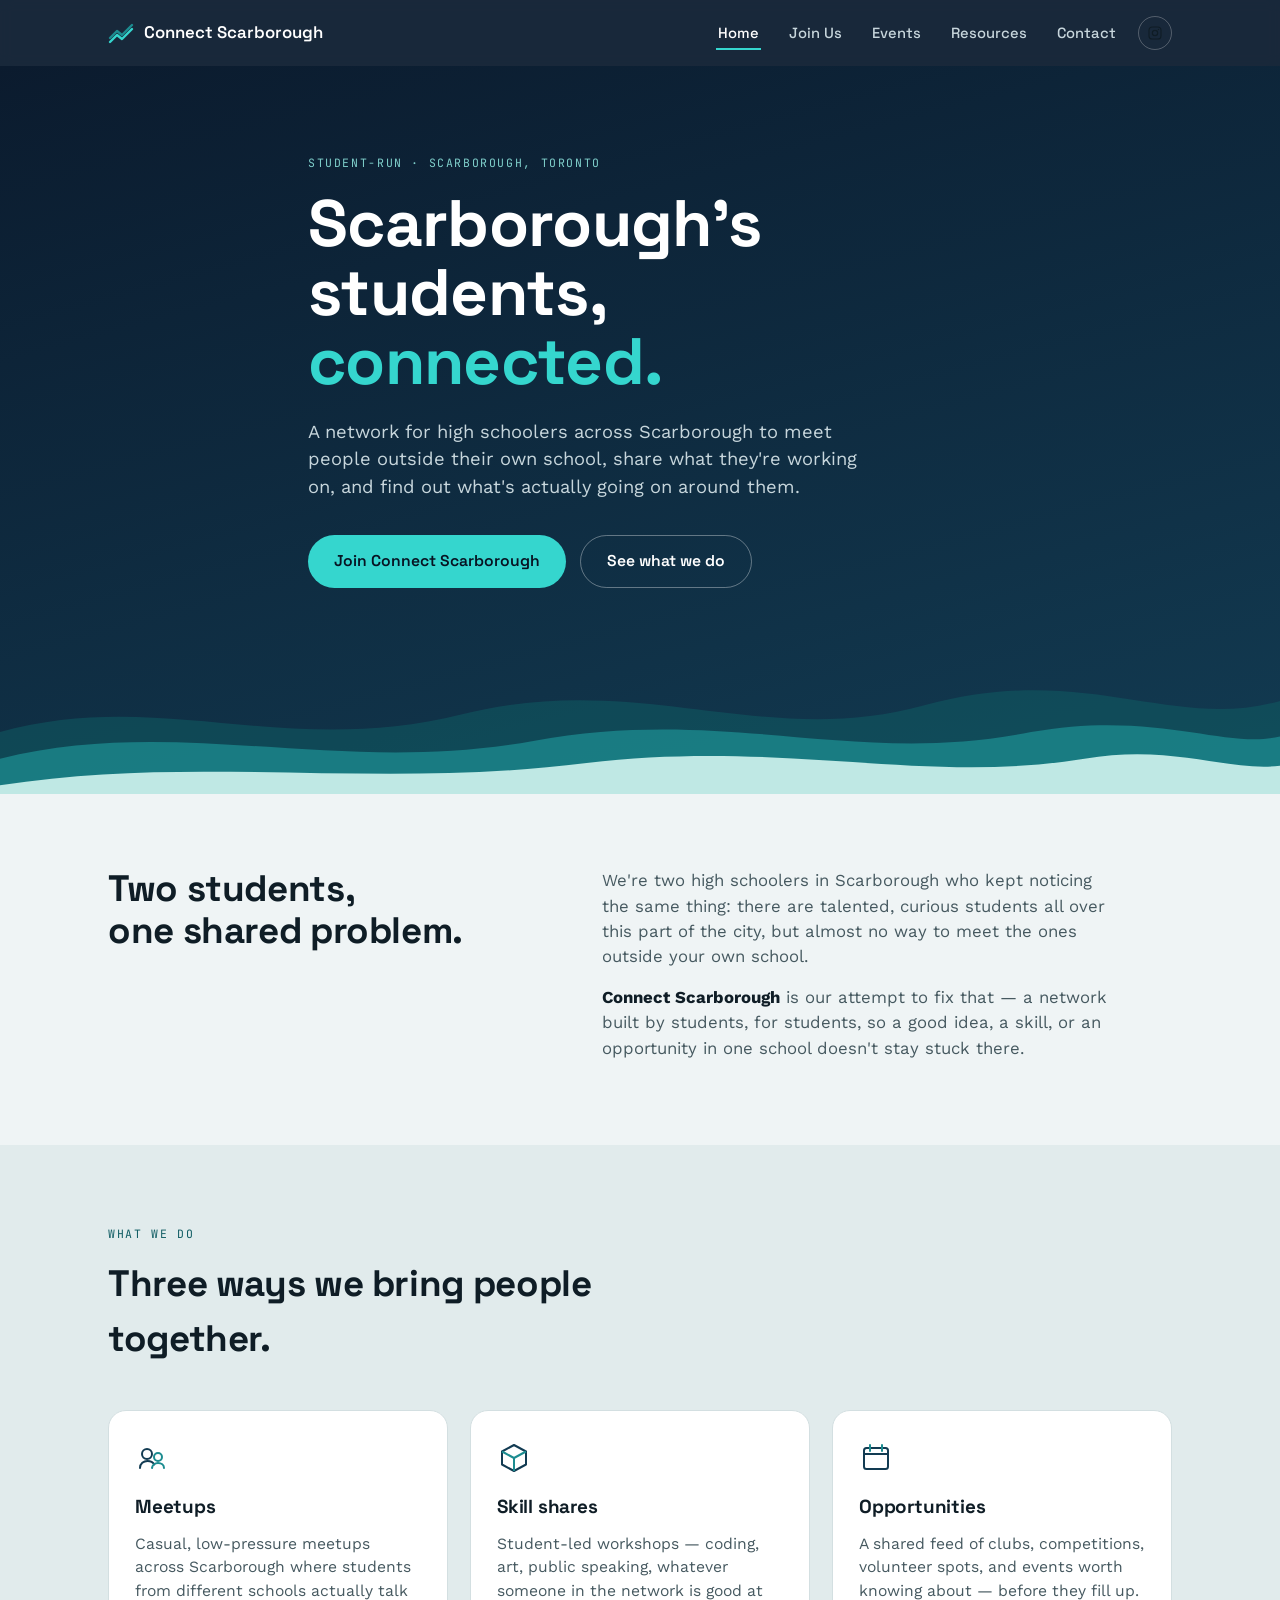
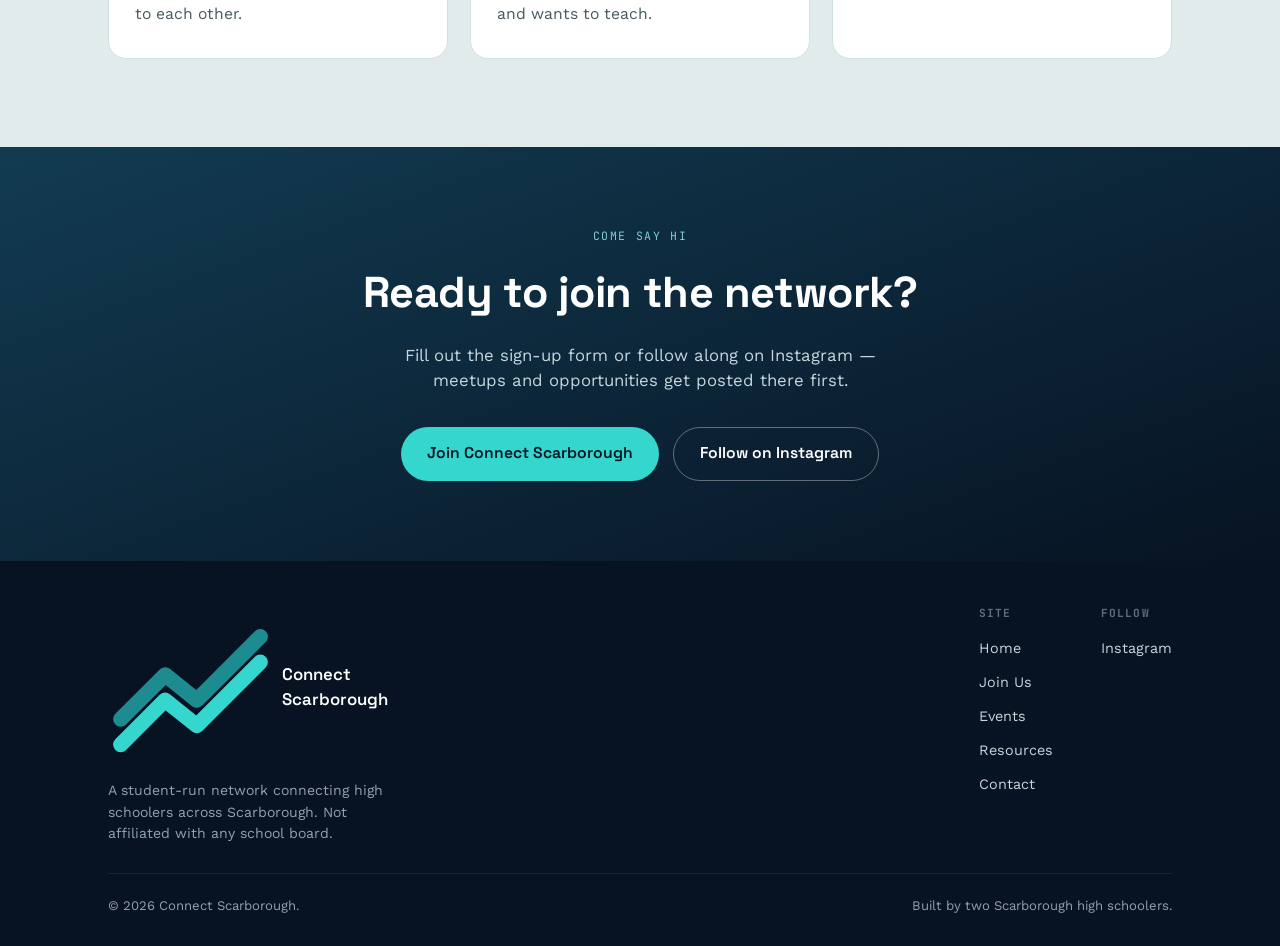
==== index.html @ ddb7c61f "Add files via upload" ====
<!DOCTYPE html>
<html lang="en">
<head>
<meta charset="UTF-8">
<meta name="viewport" content="width=device-width, initial-scale=1.0">
<title>Connect Scarborough — A network for Scarborough high schoolers</title>
<meta name="description" content="A student-run network connecting high schoolers across Scarborough through meetups, skill shares, and shared opportunities.">
<link rel="preconnect" href="https://fonts.googleapis.com">
<link rel="preconnect" href="https://fonts.gstatic.com" crossorigin>
<link href="https://fonts.googleapis.com/css2?family=Space+Grotesk:wght@400;500;600;700&family=Work+Sans:wght@400;500;600&family=JetBrains+Mono:wght@400;500&display=swap" rel="stylesheet">
<link rel="stylesheet" href="styles.css">
</head>
<body>

<header>
  <nav class="wrap">
    <a class="logo" href="index.html">
      <svg viewBox="0 0 26 26" fill="none" xmlns="http://www.w3.org/2000/svg">
        <path d="M2 18L9 11L14 15L24 5" stroke="#1C8C90" stroke-width="2.4" stroke-linecap="round" stroke-linejoin="round"/>
        <path d="M2 22L9 15L14 19L24 9" stroke="#35D6CE" stroke-width="2.4" stroke-linecap="round" stroke-linejoin="round"/>
      </svg>
      Connect Scarborough
    </a>
    <button class="nav-toggle" aria-label="Toggle menu" aria-expanded="false">
      <svg viewBox="0 0 24 24" fill="none" xmlns="http://www.w3.org/2000/svg"><path d="M3 6h18M3 12h18M3 18h18" stroke="currentColor" stroke-width="2" stroke-linecap="round"/></svg>
    </button>
    <ul class="nav-links">
      <li><a href="index.html" class="active">Home</a></li>
      <li><a href="join.html">Join Us</a></li>
      <li><a href="events.html">Events</a></li>
      <li><a href="resources.html">Resources</a></li>
      <li><a href="contact.html">Contact</a></li>
    </ul>
    <div class="nav-social">
      <a href="https://instagram.com/connectscarborough" target="_blank" rel="noopener" aria-label="Connect Scarborough on Instagram">
        <svg viewBox="0 0 24 24" fill="none" xmlns="http://www.w3.org/2000/svg"><rect x="3" y="3" width="18" height="18" rx="5" stroke="currentColor" stroke-width="1.8"/><circle cx="12" cy="12" r="4" stroke="currentColor" stroke-width="1.8"/><circle cx="17.2" cy="6.8" r="1.1" fill="currentColor"/></svg>
      </a>
    </div>
  </nav>
</header>

<section class="hero">
  <div class="wrap hero-inner">
    <p class="eyebrow" style="color:#7FCFCB;">Student-run · Scarborough, Toronto</p>
    <h1>Scarborough's students, <span class="accent">connected.</span></h1>
    <p class="lede">A network for high schoolers across Scarborough to meet people outside their own school, share what they're working on, and find out what's actually going on around them.</p>
    <div class="hero-ctas">
      <a class="btn btn-primary" href="join.html">Join Connect Scarborough</a>
      <a class="btn btn-ghost" href="#offer">See what we do</a>
    </div>
  </div>
  <svg class="shoreline" viewBox="0 0 1440 160" preserveAspectRatio="none" xmlns="http://www.w3.org/2000/svg" role="presentation" aria-hidden="true">
    <path d="M0,90 C180,40 320,120 520,70 C720,20 860,110 1040,60 C1220,10 1320,90 1440,55 L1440,160 L0,160 Z" fill="#0F5C63" opacity="0.55"/>
    <path d="M0,120 C200,70 380,140 600,100 C820,60 960,130 1160,90 C1300,65 1380,110 1440,95 L1440,160 L0,160 Z" fill="#1C8C90" opacity="0.75"/>
    <path d="M0,150 C220,115 420,155 660,125 C880,98 1040,150 1220,120 C1320,103 1380,135 1440,128 L1440,160 L0,160 Z" fill="#BFE8E4"/>
  </svg>
</section>

<section class="about">
  <div class="wrap">
    <h2>Two students,<br>one shared problem.</h2>
    <div class="about-copy">
      <p>We're two high schoolers in Scarborough who kept noticing the same thing: there are talented, curious students all over this part of the city, but almost no way to meet the ones outside your own school.</p>
      <p><strong>Connect Scarborough</strong> is our attempt to fix that — a network built by students, for students, so a good idea, a skill, or an opportunity in one school doesn't stay stuck there.</p>
    </div>
  </div>
</section>

<section class="section-block alt" id="offer">
  <div class="wrap">
    <div class="section-head">
      <p class="eyebrow">What we do</p>
      <h2>Three ways we bring people together.</h2>
    </div>
    <div class="cards">
      <div class="card">
        <svg viewBox="0 0 34 34" fill="none" xmlns="http://www.w3.org/2000/svg"><circle cx="12" cy="13" r="5" stroke="#123B52" stroke-width="2"/><circle cx="23" cy="16" r="4" stroke="#1C8C90" stroke-width="2"/><path d="M5 27c0-4.4 3.6-7 7.5-7 3 0 5.5 1.2 6.8 3.4" stroke="#123B52" stroke-width="2" stroke-linecap="round"/><path d="M17 27c.4-3 3-5 6-5 3.3 0 6 2 6 5" stroke="#1C8C90" stroke-width="2" stroke-linecap="round"/></svg>
        <h3>Meetups</h3>
        <p>Casual, low-pressure meetups across Scarborough where students from different schools actually talk to each other.</p>
      </div>
      <div class="card">
        <svg viewBox="0 0 34 34" fill="none" xmlns="http://www.w3.org/2000/svg"><path d="M17 4L29 10.5V23.5L17 30L5 23.5V10.5L17 4Z" stroke="#123B52" stroke-width="2" stroke-linejoin="round"/><path d="M17 17L29 10.5M17 17L5 10.5M17 17V30" stroke="#1C8C90" stroke-width="2" stroke-linejoin="round"/></svg>
        <h3>Skill shares</h3>
        <p>Student-led workshops — coding, art, public speaking, whatever someone in the network is good at and wants to teach.</p>
      </div>
      <div class="card">
        <svg viewBox="0 0 34 34" fill="none" xmlns="http://www.w3.org/2000/svg"><rect x="5" y="7" width="24" height="21" rx="2.5" stroke="#123B52" stroke-width="2"/><path d="M5 13h24" stroke="#123B52" stroke-width="2"/><path d="M11 4v6M23 4v6" stroke="#1C8C90" stroke-width="2" stroke-linecap="round"/></svg>
        <h3>Opportunities</h3>
        <p>A shared feed of clubs, competitions, volunteer spots, and events worth knowing about — before they fill up.</p>
      </div>
    </div>
  </div>
</section>

<section class="join-band">
  <div class="wrap">
    <p class="eyebrow" style="color:#7FCFCB;">Come say hi</p>
    <h2>Ready to join the network?</h2>
    <p class="lede">Fill out the sign-up form or follow along on Instagram — meetups and opportunities get posted there first.</p>
    <div class="join-band-btns">
      <a class="btn btn-primary" href="join.html">Join Connect Scarborough</a>
      <a class="btn btn-ghost" href="https://instagram.com/connectscarborough" target="_blank" rel="noopener">Follow on Instagram</a>
    </div>
  </div>
</section>

<footer>
  <div class="wrap">
    <div class="footer-top">
      <div class="footer-brand">
        <div class="fname">
          <svg viewBox="0 0 26 26" fill="none" xmlns="http://www.w3.org/2000/svg"><path d="M2 18L9 11L14 15L24 5" stroke="#1C8C90" stroke-width="2.4" stroke-linecap="round" stroke-linejoin="round"/><path d="M2 22L9 15L14 19L24 9" stroke="#35D6CE" stroke-width="2.4" stroke-linecap="round" stroke-linejoin="round"/></svg>
          Connect Scarborough
        </div>
        <p>A student-run network connecting high schoolers across Scarborough. Not affiliated with any school board.</p>
      </div>
      <div class="footer-links">
        <div>
          <h4>Site</h4>
          <ul>
            <li><a href="index.html">Home</a></li>
            <li><a href="join.html">Join Us</a></li>
            <li><a href="events.html">Events</a></li>
            <li><a href="resources.html">Resources</a></li>
            <li><a href="contact.html">Contact</a></li>
          </ul>
        </div>
        <div>
          <h4>Follow</h4>
          <ul>
            <li><a href="https://instagram.com/connectscarborough" target="_blank" rel="noopener">Instagram</a></li>
          </ul>
        </div>
      </div>
    </div>
    <div class="footer-bottom">
      <span>© 2026 Connect Scarborough.</span>
      <span>Built by two Scarborough high schoolers.</span>
    </div>
  </div>
</footer>

<script src="script.js"></script>
</body>
</html>
---- styles.css ----
:root{
  --navy:#0B1B2E;
  --navy-deep:#071322;
  --harbor:#123B52;
  --teal-deep:#0F5C63;
  --teal:#1C8C90;
  --teal-bright:#35D6CE;
  --ice:#BFE8E4;
  --paper:#EFF4F5;
  --paper-alt:#E1EBEC;
  --ink:#0F1D26;
  --ink-soft:#465960;
  --white:#FFFFFF;
}

*{box-sizing:border-box;margin:0;padding:0;}

html{scroll-behavior:smooth;}

body{
  font-family:'Work Sans', sans-serif;
  color:var(--ink);
  background:var(--paper);
  line-height:1.5;
  -webkit-font-smoothing:antialiased;
}

h1,h2,h3,.display{
  font-family:'Space Grotesk', sans-serif;
  letter-spacing:-0.01em;
}

a{color:inherit;text-decoration:none;}
img,svg{display:block;max-width:100%;}

.wrap{
  max-width:1120px;
  margin:0 auto;
  padding:0 28px;
}

.eyebrow{
  font-family:'JetBrains Mono', monospace;
  font-size:0.72rem;
  letter-spacing:0.14em;
  text-transform:uppercase;
  color:var(--teal-deep);
}

:focus-visible{
  outline:3px solid var(--teal-bright);
  outline-offset:3px;
}

/* ---------- NAV ---------- */
header{
  position:sticky;
  top:0;
  z-index:50;
  background:rgba(11,27,46,0.94);
  backdrop-filter:blur(6px);
}
nav.wrap{
  display:flex;
  align-items:center;
  justify-content:space-between;
  padding-top:16px;
  padding-bottom:16px;
  gap:20px;
}
.logo{
  display:flex;
  align-items:center;
  gap:10px;
  font-family:'Space Grotesk', sans-serif;
  font-weight:600;
  font-size:1.05rem;
  color:var(--white);
  flex-shrink:0;
}
.logo svg{width:26px;height:26px;}

.nav-links{
  display:flex;
  align-items:center;
  gap:26px;
  list-style:none;
  margin-left:auto;
}
.nav-links a{
  font-family:'Space Grotesk', sans-serif;
  font-size:0.92rem;
  font-weight:500;
  color:#C7D6DC;
  padding:6px 2px;
  border-bottom:2px solid transparent;
  transition:color .15s ease, border-color .15s ease;
}
.nav-links a:hover{color:var(--white);}
.nav-links a.active{color:var(--white); border-color:var(--teal-bright);}

.nav-social{
  flex-shrink:0;
  display:flex;
  align-items:center;
}
.nav-social a{
  display:flex;
  align-items:center;
  justify-content:center;
  width:34px;
  height:34px;
  border-radius:100px;
  border:1.5px solid rgba(255,255,255,0.25);
  transition:border-color .15s ease, background .15s ease;
}
.nav-social a:hover{border-color:var(--teal-bright); background:rgba(53,214,206,0.12);}
.nav-social svg{width:16px;height:16px;}

.nav-toggle{
  display:none;
  background:none;
  border:none;
  cursor:pointer;
  padding:6px;
  color:var(--white);
}
.nav-toggle svg{width:24px;height:24px;}

/* ---------- BUTTONS ---------- */
.btn{
  font-family:'Space Grotesk', sans-serif;
  font-weight:600;
  font-size:0.98rem;
  padding:14px 26px;
  border-radius:100px;
  display:inline-flex;
  align-items:center;
  gap:9px;
  transition:transform .15s ease, box-shadow .15s ease, background .15s ease;
}
.btn-primary{
  background:var(--teal-bright);
  color:var(--navy-deep);
}
.btn-primary:hover{background:var(--ice); transform:translateY(-2px);}
.btn-ghost{
  background:transparent;
  color:var(--white);
  border:1.5px solid rgba(255,255,255,0.35);
}
.btn-ghost:hover{border-color:var(--white); transform:translateY(-2px);}
.btn-outline-dark{
  background:transparent;
  color:var(--harbor);
  border:1.5px solid var(--harbor);
}
.btn-outline-dark:hover{background:var(--harbor); color:var(--white); transform:translateY(-2px);}

/* Shoreline divider — the signature element, reused across every page header */
.shoreline{
  display:block;
  width:100%;
  height:auto;
}

/* ---------- HERO (home) ---------- */
.hero{
  background:linear-gradient(165deg, var(--navy) 0%, var(--harbor) 100%);
  color:var(--white);
  padding:88px 0 0;
  overflow:hidden;
}
.hero-inner{max-width:720px;}
.hero h1{
  font-size:clamp(2.4rem, 5.4vw, 4.1rem);
  font-weight:700;
  line-height:1.05;
  margin-top:18px;
}
.hero h1 .accent{color:var(--teal-bright);}
.hero p.lede{
  margin-top:22px;
  font-size:1.15rem;
  color:#C7D6DC;
  max-width:560px;
}
.hero-ctas{
  display:flex;
  flex-wrap:wrap;
  gap:14px;
  margin-top:34px;
  padding-bottom:64px;
}

/* ---------- PAGE HEADER (inner pages) ---------- */
.page-header{
  background:linear-gradient(165deg, var(--navy) 0%, var(--harbor) 100%);
  color:var(--white);
  padding:64px 0 0;
  overflow:hidden;
}
.page-header .wrap{max-width:760px;}
.page-header h1{
  font-size:clamp(2rem, 4.4vw, 3.1rem);
  font-weight:700;
  margin-top:14px;
}
.page-header p.lede{
  margin-top:16px;
  font-size:1.08rem;
  color:#C7D6DC;
  max-width:560px;
  padding-bottom:56px;
}

/* ---------- ABOUT (home) ---------- */
.about{background:var(--paper); padding:74px 0 84px;}
.about .wrap{
  display:grid;
  grid-template-columns:1fr 1.3fr;
  gap:56px;
  align-items:start;
}
.about h2{font-size:clamp(1.7rem, 3vw, 2.3rem); line-height:1.12;}
.about-copy p{font-size:1.05rem; color:var(--ink-soft); max-width:520px;}
.about-copy p + p{margin-top:16px;}
.about-copy strong{color:var(--ink);}

/* ---------- CARDS (what we do / events / resources) ---------- */
.section-block{padding:80px 0 88px;}
.section-block.alt{background:var(--paper-alt);}
.section-head{max-width:600px; margin-bottom:44px;}
.section-head h2{font-size:clamp(1.7rem, 3vw, 2.3rem); margin-top:14px;}

.cards{
  display:grid;
  grid-template-columns:repeat(3, 1fr);
  gap:22px;
}
.card{
  background:var(--white);
  border-radius:18px;
  padding:30px 26px 32px;
  border:1px solid #D3DFE1;
  transition:transform .18s ease, box-shadow .18s ease;
}
.card:hover{transform:translateY(-4px); box-shadow:0 14px 30px -18px rgba(11,27,46,0.35);}
.card svg{width:34px; height:34px; margin-bottom:18px;}
.card h3{font-size:1.18rem; margin-bottom:10px;}
.card p{color:var(--ink-soft); font-size:0.98rem;}

/* ---------- EMPTY STATE (events page) ---------- */
.empty-state{
  background:var(--white);
  border:1.5px dashed #B9C9CC;
  border-radius:20px;
  padding:52px 36px;
  text-align:center;
  max-width:640px;
  margin:0 auto;
}
.empty-state svg{width:40px; height:40px; margin:0 auto 18px;}
.empty-state h3{font-size:1.3rem; margin-bottom:10px;}
.empty-state p{color:var(--ink-soft); max-width:440px; margin:0 auto 26px;}

/* ---------- RESOURCE LIST ---------- */
.resource-group{margin-bottom:48px;}
.resource-group h3{
  font-size:1.05rem;
  color:var(--harbor);
  margin-bottom:16px;
  padding-bottom:10px;
  border-bottom:1.5px solid #D3DFE1;
}
.resource-list{list-style:none; display:flex; flex-direction:column; gap:2px;}
.resource-item{
  display:flex;
  align-items:center;
  justify-content:space-between;
  gap:16px;
  padding:16px 4px;
  border-bottom:1px solid #E1EBEC;
}
.resource-item a{flex:1; display:block; transition:color .15s ease;}
.resource-item a:hover .rname{color:var(--teal-deep);}
.resource-item .rname{font-weight:600; font-size:1rem;}
.resource-item .rdesc{color:var(--ink-soft); font-size:0.92rem; margin-top:2px;}
.resource-item .rtag{
  flex-shrink:0;
  font-family:'JetBrains Mono', monospace;
  font-size:0.72rem;
  letter-spacing:0.06em;
  text-transform:uppercase;
  color:var(--teal-deep);
  background:var(--ice);
  padding:5px 10px;
  border-radius:100px;
}

/* ---------- FORM EMBED (join page) ---------- */
.form-card{
  background:var(--white);
  border-radius:20px;
  padding:8px;
  border:1px solid #D3DFE1;
  max-width:720px;
}
.form-placeholder{
  border:1.5px dashed #B9C9CC;
  border-radius:14px;
  padding:56px 30px;
  text-align:center;
  color:var(--ink-soft);
}
.form-placeholder p{max-width:420px; margin:8px auto 0;}
.form-placeholder .eyebrow{display:block; margin-bottom:10px;}
.form-embed iframe{
  width:100%;
  min-height:900px;
  border:none;
  border-radius:14px;
  display:block;
}
.form-alt{
  margin-top:22px;
  color:var(--ink-soft);
  font-size:0.95rem;
}
.form-alt a{color:var(--teal-deep); font-weight:600; border-bottom:1.5px solid var(--teal-bright);}

/* ---------- CONTACT ---------- */
.contact-grid{
  display:grid;
  grid-template-columns:1fr 1fr;
  gap:20px;
  max-width:760px;
}
.contact-card{
  background:var(--white);
  border-radius:18px;
  padding:28px 26px;
  border:1px solid #D3DFE1;
}
.contact-card .eyebrow{margin-bottom:10px;}
.contact-card h3{font-size:1.15rem; margin-bottom:8px;}
.contact-card p{color:var(--ink-soft); font-size:0.95rem; margin-bottom:18px;}

/* ---------- JOIN CTA BAND (home) ---------- */
.join-band{
  background:linear-gradient(160deg, var(--harbor) 0%, var(--navy-deep) 100%);
  color:var(--white);
  padding:80px 0;
  text-align:center;
}
.join-band h2{font-size:clamp(1.9rem, 4vw, 2.7rem); max-width:640px; margin:16px auto 0;}
.join-band p.lede{color:#C7D6DC; max-width:480px; margin:18px auto 0; font-size:1.05rem;}
.join-band-btns{
  margin-top:34px;
  display:flex;
  justify-content:center;
  flex-wrap:wrap;
  gap:14px;
}
.handle{margin-top:18px; font-family:'JetBrains Mono', monospace; color:var(--ice); font-size:0.95rem;}

/* ---------- FOOTER ---------- */
footer{background:var(--navy-deep); color:#8FA3AD; padding:44px 0 30px;}
.footer-top{
  display:flex;
  flex-wrap:wrap;
  justify-content:space-between;
  gap:28px;
  padding-bottom:28px;
  margin-bottom:22px;
  border-bottom:1px solid rgba(255,255,255,0.08);
}
.footer-brand{max-width:280px;}
.footer-brand .fname{
  font-family:'Space Grotesk', sans-serif;
  color:var(--white);
  font-weight:600;
  font-size:1.05rem;
  display:flex;
  align-items:center;
  gap:9px;
}
.footer-brand p{margin-top:10px; font-size:0.88rem; line-height:1.55;}
.footer-links{display:flex; gap:48px; flex-wrap:wrap;}
.footer-links h4{
  font-family:'JetBrains Mono', monospace;
  font-size:0.7rem;
  letter-spacing:0.1em;
  text-transform:uppercase;
  color:#5D7079;
  margin-bottom:14px;
}
.footer-links ul{list-style:none;}
.footer-links li + li{margin-top:10px;}
.footer-links a{font-size:0.9rem; color:#C7D6DC; transition:color .15s ease;}
.footer-links a:hover{color:var(--white);}
.footer-bottom{
  display:flex;
  flex-wrap:wrap;
  justify-content:space-between;
  gap:10px;
  font-size:0.82rem;
}

@media (max-width: 860px){
  .nav-links{
    position:fixed;
    top:64px;
    left:0;
    right:0;
    flex-direction:column;
    align-items:flex-start;
    background:var(--navy-deep);
    padding:18px 28px 24px;
    gap:4px;
    display:none;
    border-bottom:1px solid rgba(255,255,255,0.08);
  }
  .nav-links.open{display:flex;}
  .nav-links a{width:100%; padding:12px 0;}
  .nav-toggle{display:block;}
  .about .wrap{grid-template-columns:1fr; gap:28px;}
  .cards{grid-template-columns:1fr;}
  .contact-grid{grid-template-columns:1fr;}
  .hero{padding-top:64px;}
  .hero-ctas{padding-bottom:44px;}
}

@media (prefers-reduced-motion: reduce){
  *{transition:none !important; scroll-behavior:auto !important;}
}
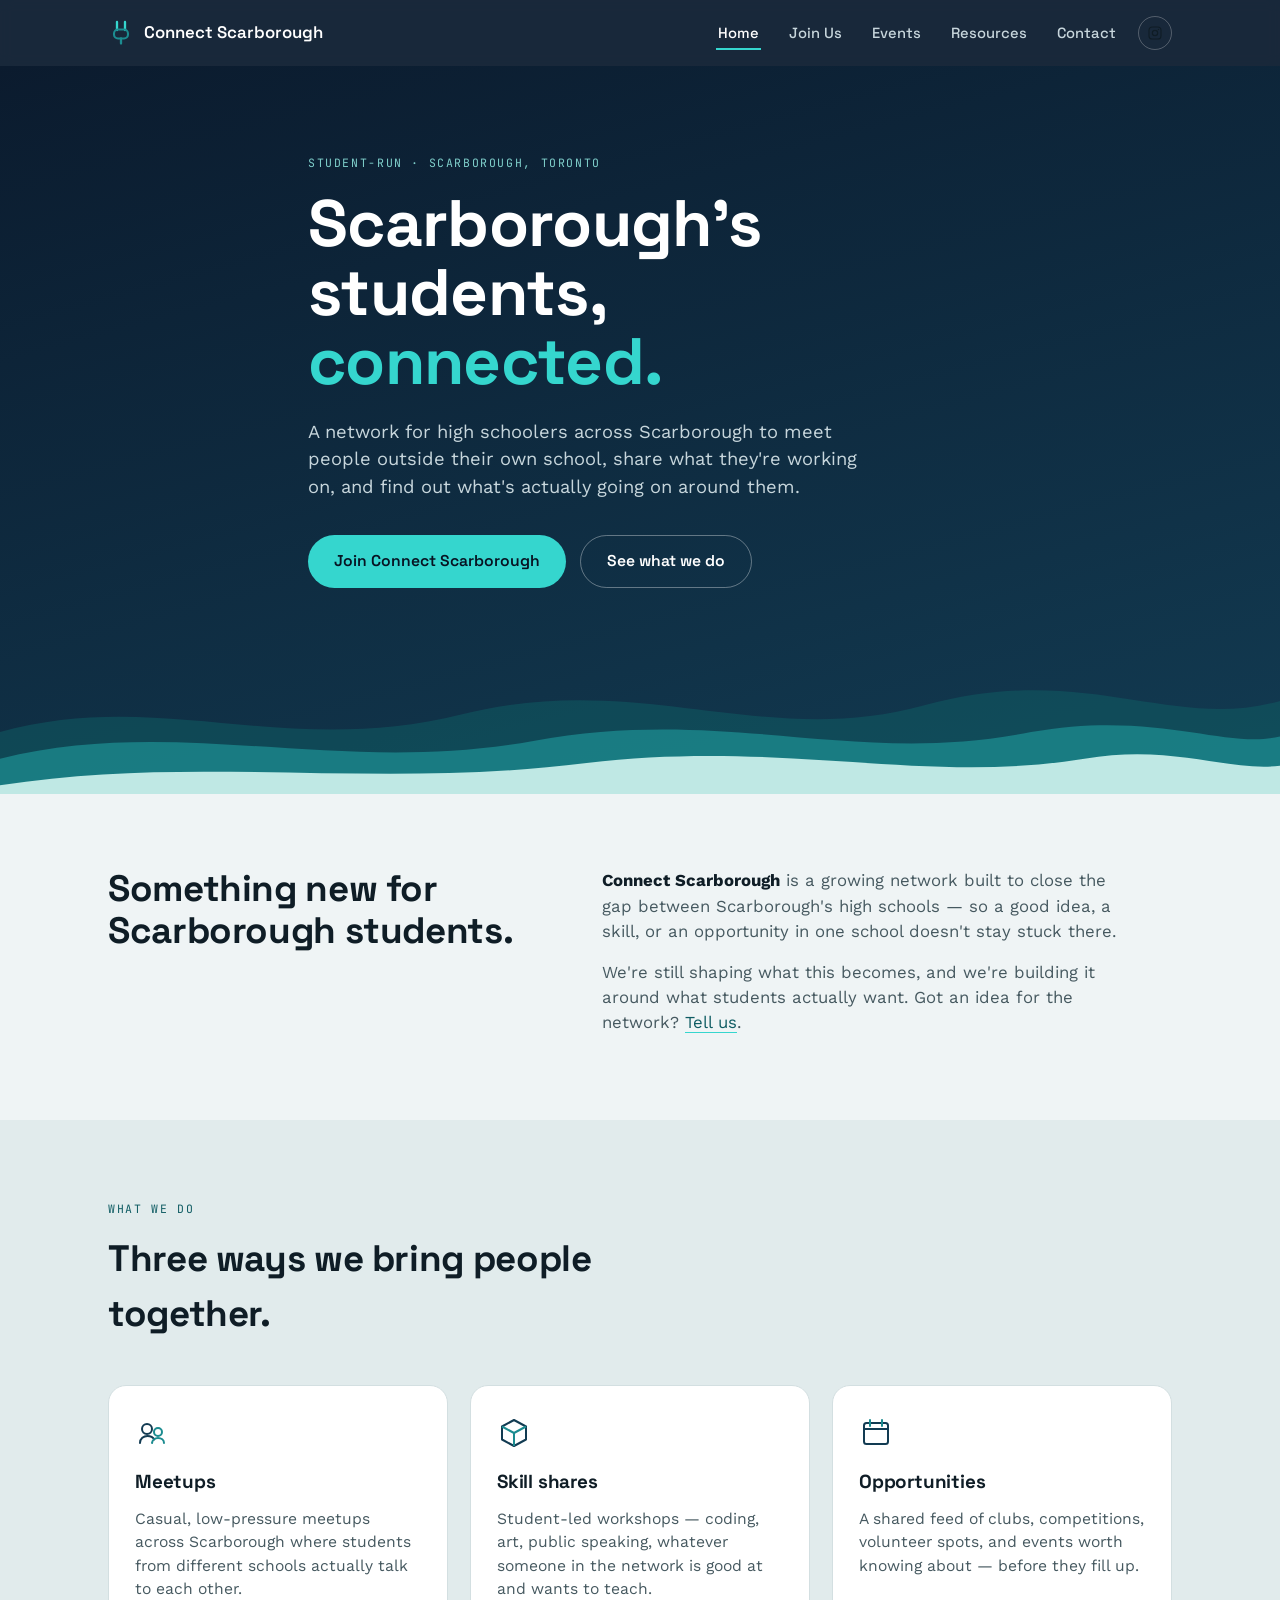
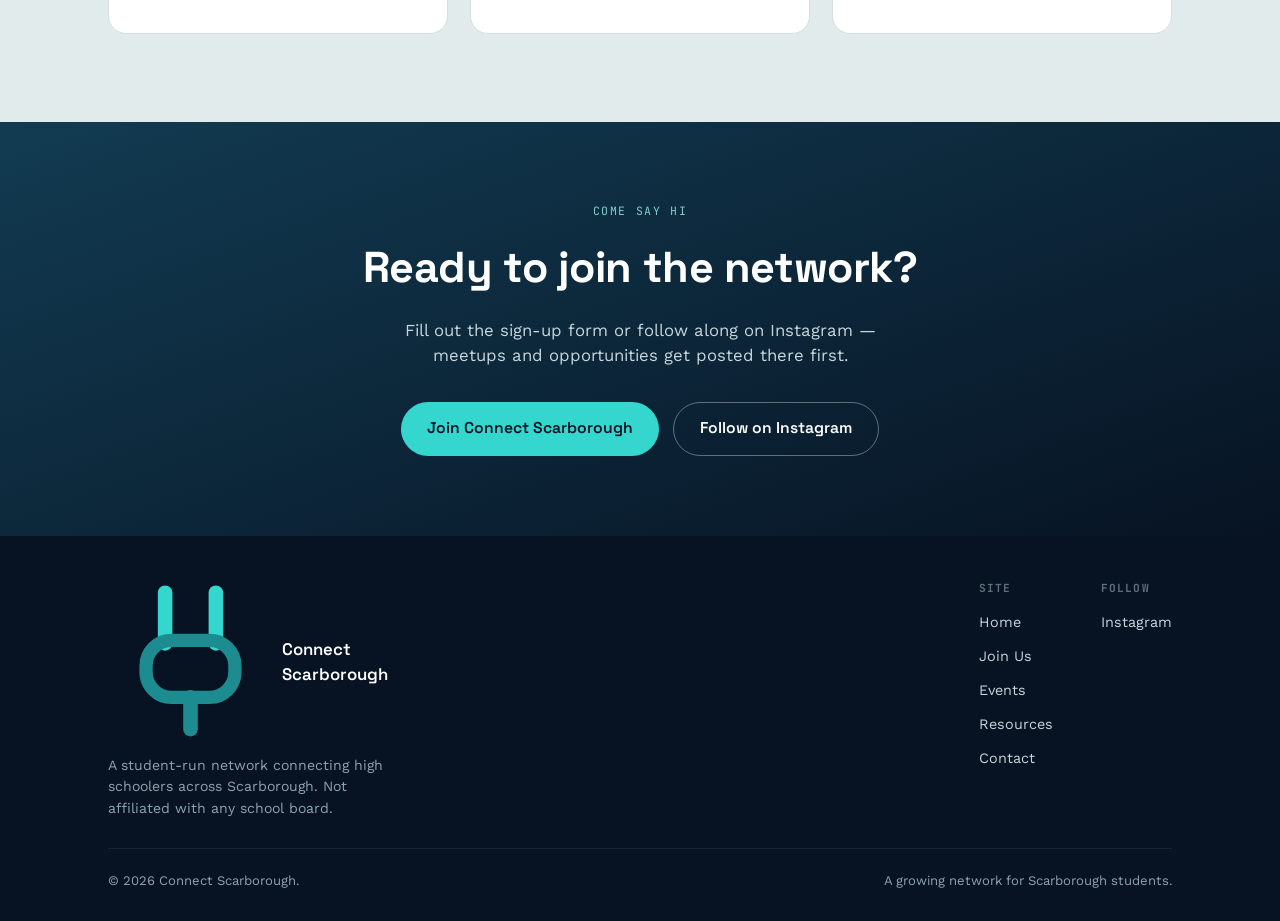
==== commit fa119b5f: "Add files via upload" ====
--- a/index.html
+++ b/index.html
@@ -16,8 +16,10 @@
   <nav class="wrap">
     <a class="logo" href="index.html">
       <svg viewBox="0 0 26 26" fill="none" xmlns="http://www.w3.org/2000/svg">
-        <path d="M2 18L9 11L14 15L24 5" stroke="#1C8C90" stroke-width="2.4" stroke-linecap="round" stroke-linejoin="round"/>
-        <path d="M2 22L9 15L14 19L24 9" stroke="#35D6CE" stroke-width="2.4" stroke-linecap="round" stroke-linejoin="round"/>
+        <path d="M9 2v8" stroke="#35D6CE" stroke-width="2.3" stroke-linecap="round"/>
+        <path d="M17 2v8" stroke="#35D6CE" stroke-width="2.3" stroke-linecap="round"/>
+        <rect x="6" y="9.5" width="14" height="9" rx="4" stroke="#1C8C90" stroke-width="2.1"/>
+        <path d="M13 18.5v5" stroke="#1C8C90" stroke-width="2.3" stroke-linecap="round"/>
       </svg>
       Connect Scarborough
     </a>
@@ -32,7 +34,7 @@
       <li><a href="contact.html">Contact</a></li>
     </ul>
     <div class="nav-social">
-      <a href="https://instagram.com/connectscarborough" target="_blank" rel="noopener" aria-label="Connect Scarborough on Instagram">
+      <a href="https://www.instagram.com/connectscarborough/" target="_blank" rel="noopener" aria-label="Connect Scarborough on Instagram">
         <svg viewBox="0 0 24 24" fill="none" xmlns="http://www.w3.org/2000/svg"><rect x="3" y="3" width="18" height="18" rx="5" stroke="currentColor" stroke-width="1.8"/><circle cx="12" cy="12" r="4" stroke="currentColor" stroke-width="1.8"/><circle cx="17.2" cy="6.8" r="1.1" fill="currentColor"/></svg>
       </a>
     </div>
@@ -58,10 +60,10 @@
 
 <section class="about">
   <div class="wrap">
-    <h2>Two students,<br>one shared problem.</h2>
+    <h2>Something new for<br>Scarborough students.</h2>
     <div class="about-copy">
-      <p>We're two high schoolers in Scarborough who kept noticing the same thing: there are talented, curious students all over this part of the city, but almost no way to meet the ones outside your own school.</p>
-      <p><strong>Connect Scarborough</strong> is our attempt to fix that — a network built by students, for students, so a good idea, a skill, or an opportunity in one school doesn't stay stuck there.</p>
+      <p><strong>Connect Scarborough</strong> is a growing network built to close the gap between Scarborough's high schools — so a good idea, a skill, or an opportunity in one school doesn't stay stuck there.</p>
+      <p>We're still shaping what this becomes, and we're building it around what students actually want. Got an idea for the network? <a href="contact.html" style="color:var(--teal-deep); border-bottom:1.5px solid var(--teal-bright);">Tell us</a>.</p>
     </div>
   </div>
 </section>
@@ -99,7 +101,7 @@
     <p class="lede">Fill out the sign-up form or follow along on Instagram — meetups and opportunities get posted there first.</p>
     <div class="join-band-btns">
       <a class="btn btn-primary" href="join.html">Join Connect Scarborough</a>
-      <a class="btn btn-ghost" href="https://instagram.com/connectscarborough" target="_blank" rel="noopener">Follow on Instagram</a>
+      <a class="btn btn-ghost" href="https://www.instagram.com/connectscarborough/" target="_blank" rel="noopener">Follow on Instagram</a>
     </div>
   </div>
 </section>
@@ -109,7 +111,12 @@
     <div class="footer-top">
       <div class="footer-brand">
         <div class="fname">
-          <svg viewBox="0 0 26 26" fill="none" xmlns="http://www.w3.org/2000/svg"><path d="M2 18L9 11L14 15L24 5" stroke="#1C8C90" stroke-width="2.4" stroke-linecap="round" stroke-linejoin="round"/><path d="M2 22L9 15L14 19L24 9" stroke="#35D6CE" stroke-width="2.4" stroke-linecap="round" stroke-linejoin="round"/></svg>
+          <svg viewBox="0 0 26 26" fill="none" xmlns="http://www.w3.org/2000/svg">
+        <path d="M9 2v8" stroke="#35D6CE" stroke-width="2.3" stroke-linecap="round"/>
+        <path d="M17 2v8" stroke="#35D6CE" stroke-width="2.3" stroke-linecap="round"/>
+        <rect x="6" y="9.5" width="14" height="9" rx="4" stroke="#1C8C90" stroke-width="2.1"/>
+        <path d="M13 18.5v5" stroke="#1C8C90" stroke-width="2.3" stroke-linecap="round"/>
+      </svg>
           Connect Scarborough
         </div>
         <p>A student-run network connecting high schoolers across Scarborough. Not affiliated with any school board.</p>
@@ -128,14 +135,14 @@
         <div>
           <h4>Follow</h4>
           <ul>
-            <li><a href="https://instagram.com/connectscarborough" target="_blank" rel="noopener">Instagram</a></li>
+            <li><a href="https://www.instagram.com/connectscarborough/" target="_blank" rel="noopener">Instagram</a></li>
           </ul>
         </div>
       </div>
     </div>
     <div class="footer-bottom">
       <span>© 2026 Connect Scarborough.</span>
-      <span>Built by two Scarborough high schoolers.</span>
+      <span>A growing network for Scarborough students.</span>
     </div>
   </div>
 </footer>
